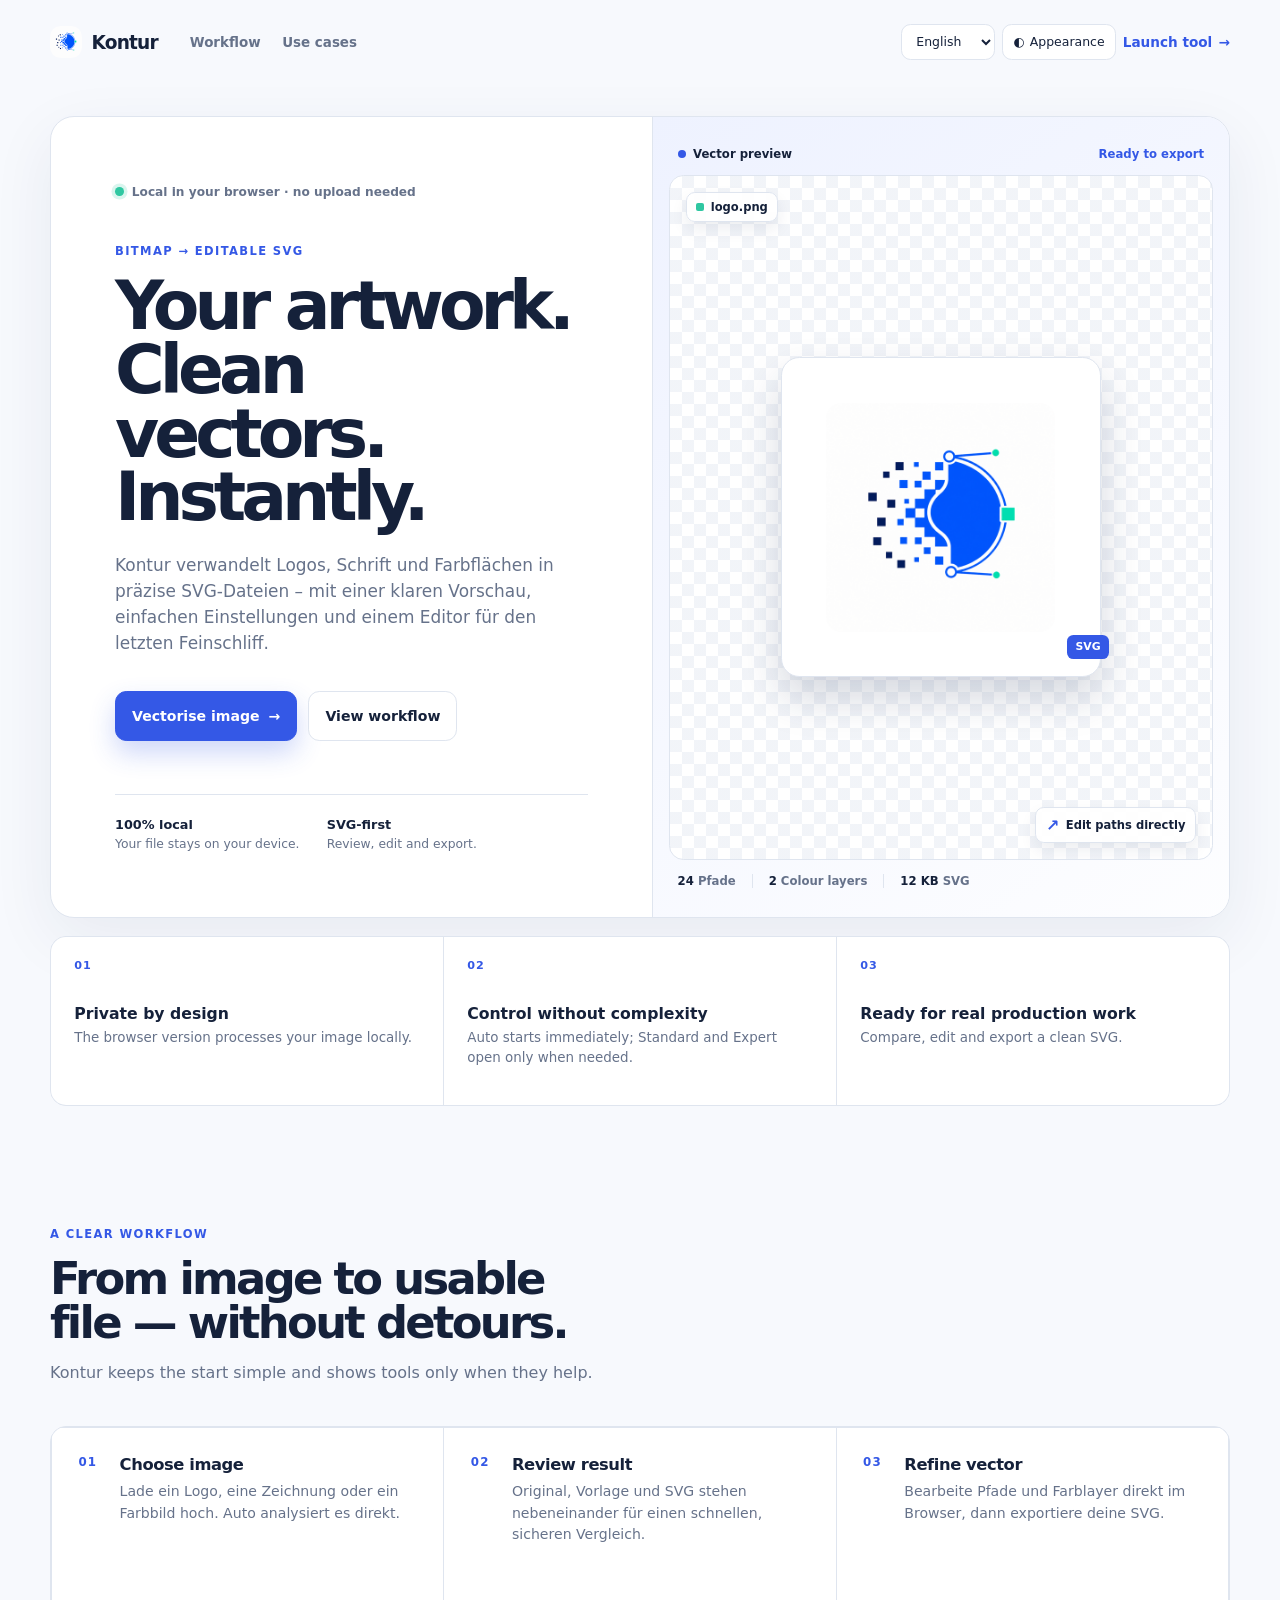
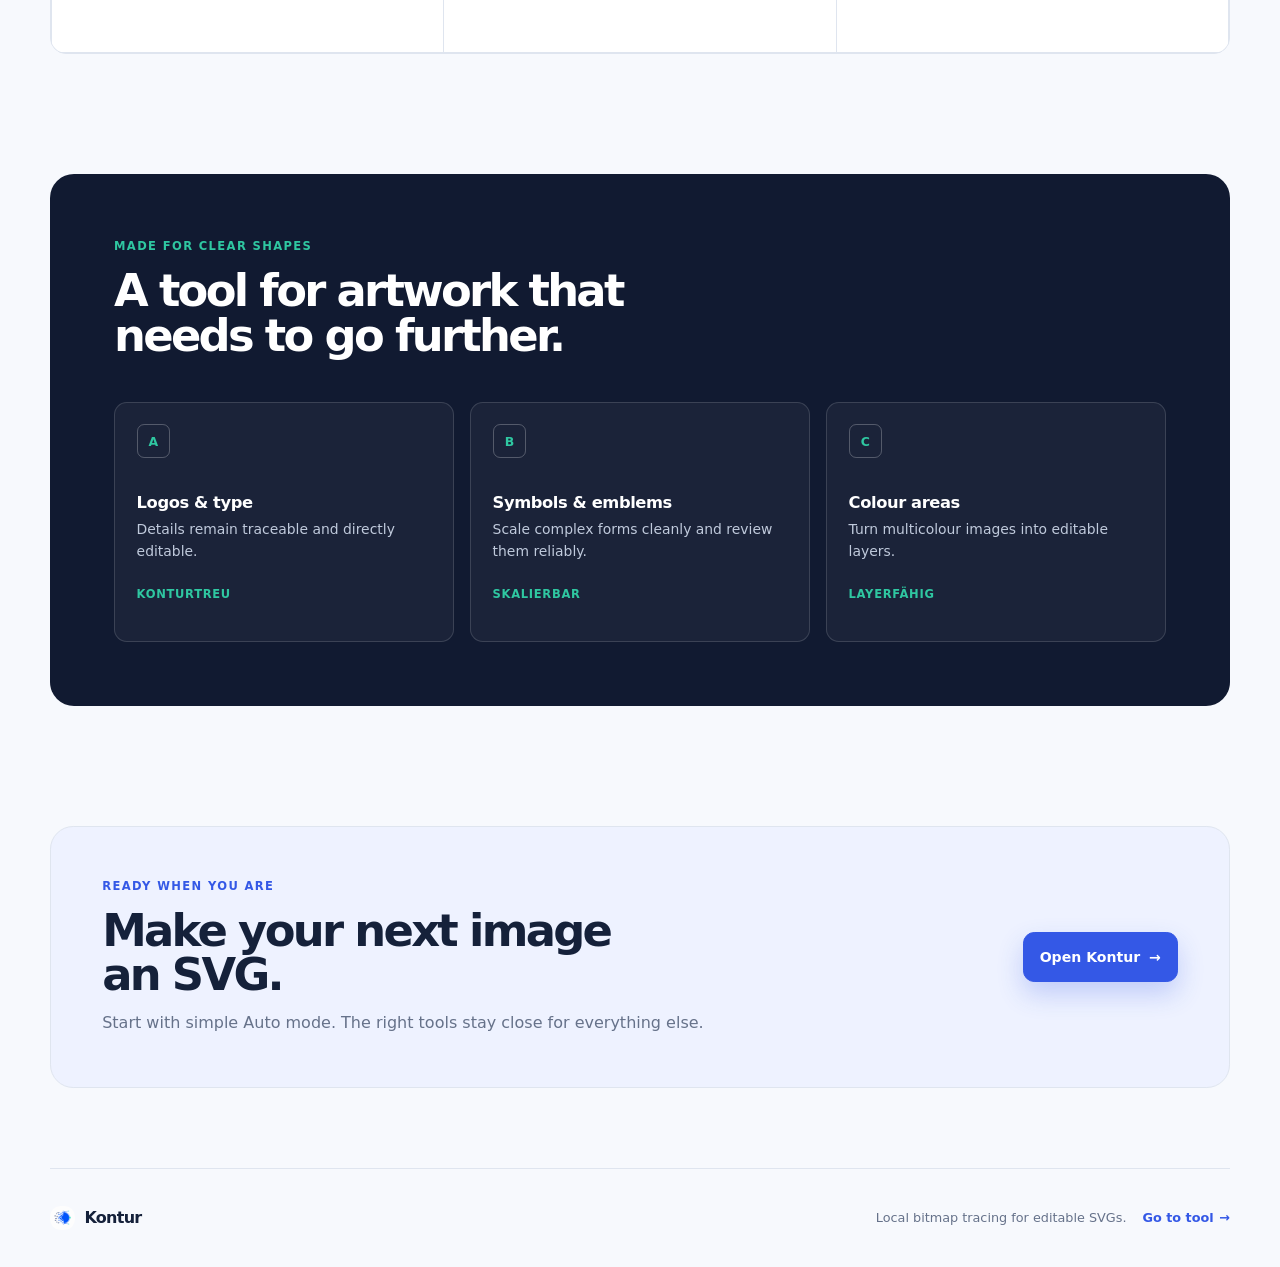
==== index.html @ 6f922ee9 "init" ====
<!doctype html>
<html lang="de">
<head>
  <meta charset="utf-8" />
  <meta name="viewport" content="width=device-width, initial-scale=1, viewport-fit=cover" />
  <meta name="color-scheme" content="light dark" />
  <meta name="description" content="Kontur verwandelt Bilder lokal im Browser in bearbeitbare SVG-Dateien." />
  <title>Kontur – Bilder in SVG verwandeln</title>
  <script type="module" crossorigin src="./assets/preferences-BocDan-e.js"></script>
  <link rel="stylesheet" crossorigin href="./assets/landing-BB0IVb3I.css">
</head>
<body>
  <header class="site-header">
    <a class="wordmark" href="./" aria-label="Kontur Startseite">
      <img src="./assets/kontur-mark-DJ_gaOQL.png" alt="" />
      <span>Kontur</span>
    </a>
    <nav class="site-nav" aria-label="Seitennavigation">
      <a href="#workflow">Ablauf</a>
      <a href="#use-cases">Einsatzbereiche</a>
    </nav>
    <div class="preference-controls">
      <label class="preference-select"><span class="sr-only">Sprache</span><select id="languageSelect" aria-label="Sprache"><option value="de">Deutsch</option><option value="en">English</option></select></label>
      <button id="themeToggle" class="theme-toggle" type="button" aria-label="Farbschema ändern" aria-pressed="false"><span aria-hidden="true">◐</span><span class="theme-label">Darstellung</span></button>
      <a class="header-action" href="./tool.html">Tool starten <span aria-hidden="true">→</span></a>
    </div>
  </header>

  <main>
    <section class="hero" aria-labelledby="heroTitle">
      <div class="hero-copy">
        <div class="hero-kicker"><span class="live-dot" aria-hidden="true"></span> Lokal im Browser · Kein Upload nötig</div>
        <p class="eyebrow">Bitmap → bearbeitbare SVG</p>
        <h1 id="heroTitle">Deine Grafik. Saubere Vektoren. Sofort.</h1>
        <p class="lede">Kontur verwandelt Logos, Schrift und Farbflächen in präzise SVG-Dateien – mit einer klaren Vorschau, einfachen Einstellungen und einem Editor für den letzten Feinschliff.</p>
        <div class="hero-actions">
          <a class="button primary" href="./tool.html">Bild vektorisieren <span aria-hidden="true">→</span></a>
          <a class="button secondary" href="#workflow">Ablauf ansehen</a>
        </div>
        <dl class="hero-facts">
          <div><dt>100 % lokal</dt><dd>Deine Datei bleibt auf deinem Gerät.</dd></div>
          <div><dt>SVG-first</dt><dd>Prüfen, editieren und exportieren.</dd></div>
        </dl>
      </div>

      <div class="hero-workbench" aria-label="Vorschau der Kontur-Arbeitsfläche">
        <div class="workbench-bar"><span class="workbench-title"><i aria-hidden="true"></i> Vektorvorschau</span><span class="workbench-state">Bereit zum Export</span></div>
        <div class="workbench-stage">
          <div class="source-chip"><span class="file-dot" aria-hidden="true"></span> logo.png</div>
          <div class="vector-card">
            <img src="./assets/kontur-mark-DJ_gaOQL.png" alt="" />
            <span class="vector-label">SVG</span>
          </div>
          <div class="path-hint"><span aria-hidden="true">↗</span> Pfade direkt bearbeiten</div>
        </div>
        <div class="workbench-footer"><span><b>24</b> Pfade</span><span><b>2</b> Farblayer</span><span><b>12 KB</b> SVG</span></div>
      </div>
    </section>

    <section class="proof" aria-label="Vorteile von Kontur">
      <article><span class="proof-index">01</span><strong>Privat by design</strong><p>Die Browser-Version verarbeitet deine Bilddaten lokal.</p></article>
      <article><span class="proof-index">02</span><strong>Kontrolle ohne Komplexität</strong><p>Auto startet direkt, Standard und Expert öffnen nur bei Bedarf.</p></article>
      <article><span class="proof-index">03</span><strong>Für echte Weiterarbeit</strong><p>Vergleiche, bearbeite und exportiere eine saubere SVG.</p></article>
    </section>

    <section class="section workflow-section" id="workflow" aria-labelledby="workflowTitle">
      <div class="section-heading">
        <p class="eyebrow">Ein klarer Ablauf</p>
        <h2 id="workflowTitle">Vom Bild zur verwendbaren Datei – ohne Umwege.</h2>
        <p>Kontur hält den Start bewusst einfach und macht die Werkzeuge erst sichtbar, wenn sie dir wirklich helfen.</p>
      </div>
      <ol class="steps">
        <li><span>01</span><div><h3>Bild auswählen</h3><p>Lade ein Logo, eine Zeichnung oder ein Farbbild hoch. Auto analysiert es direkt.</p></div></li>
        <li><span>02</span><div><h3>Ergebnis prüfen</h3><p>Original, Vorlage und SVG stehen nebeneinander für einen schnellen, sicheren Vergleich.</p></div></li>
        <li><span>03</span><div><h3>Vektor verfeinern</h3><p>Bearbeite Pfade und Farblayer direkt im Browser, dann exportiere deine SVG.</p></div></li>
      </ol>
    </section>

    <section class="section use-cases" id="use-cases" aria-labelledby="useCasesTitle">
      <div class="section-heading">
        <p class="eyebrow">Gemacht für klare Formen</p>
        <h2 id="useCasesTitle">Ein Werkzeug für Grafiken, die weiterarbeiten sollen.</h2>
      </div>
      <div class="case-grid">
        <article><span class="case-number">A</span><h3>Logos &amp; Schrift</h3><p>Details bleiben nachvollziehbar und direkt editierbar.</p><span class="case-link">Konturtreu</span></article>
        <article><span class="case-number">B</span><h3>Symbole &amp; Wappen</h3><p>Komplexe Formen sauber skalieren und zuverlässig prüfen.</p><span class="case-link">Skalierbar</span></article>
        <article><span class="case-number">C</span><h3>Farbflächen</h3><p>Mehrfarbige Bilder in bearbeitbare Ebenen überführen.</p><span class="case-link">Layerfähig</span></article>
      </div>
    </section>

    <section class="cta" aria-labelledby="ctaTitle">
      <div>
        <p class="eyebrow">Bereit, wenn du es bist</p>
        <h2 id="ctaTitle">Mach aus deinem nächsten Bild eine SVG.</h2>
        <p>Starte mit dem einfachen Auto-Modus. Für alles Weitere bleiben die passenden Werkzeuge griffbereit.</p>
      </div>
      <a class="button primary" href="./tool.html">Kontur öffnen <span aria-hidden="true">→</span></a>
    </section>
  </main>

  <footer>
    <a class="wordmark footer-mark" href="./"><img src="./assets/kontur-mark-DJ_gaOQL.png" alt="" /><span>Kontur</span></a>
    <p>Lokales Bitmap-Tracing für bearbeitbare SVGs.</p>
    <a href="./tool.html">Zum Tool <span aria-hidden="true">→</span></a>
  </footer>
</body>
</html>
---- assets/landing-BB0IVb3I.css ----
:root{--ink:#15213a;--muted:#66728a;--line:#dfe5ef;--paper:#f7f9fd;--surface:#fff;--blue:#3458e6;--blue-deep:#243da9;--mint:#2fc7a1;--blue-pale:#eef2ff;--navy:#111a31;--radius:1rem}:root[data-theme=dark]{--ink:#f2f5fb;--muted:#a7b1c4;--line:#2a344b;--paper:#101622;--surface:#171f2f;--blue:#7c93ff;--blue-deep:#9baaff;--mint:#54d9b5;--blue-pale:#202b4c;--navy:#0c1220}:root[data-theme=light]{--lightningcss-light:initial;--lightningcss-dark: ;color-scheme:light}@media (prefers-color-scheme:dark){:root:not([data-theme=light]){--ink:#f2f5fb;--muted:#a7b1c4;--line:#2a344b;--paper:#101622;--surface:#171f2f;--blue:#7c93ff;--blue-deep:#9baaff;--mint:#54d9b5;--blue-pale:#202b4c;--navy:#0c1220}}*{box-sizing:border-box}html{scroll-behavior:smooth}body{color:var(--ink);background:var(--paper);margin:0;font-family:Inter,ui-sans-serif,system-ui,-apple-system,BlinkMacSystemFont,Segoe UI,sans-serif}a{color:inherit;text-decoration:none}.site-header,main,footer{width:min(1180px,100% - 3rem);margin-inline:auto}.site-header{align-items:center;gap:2rem;min-height:5.25rem;display:flex}.wordmark{color:var(--ink);letter-spacing:-.045em;flex:none;align-items:center;gap:.6rem;font-size:1.16rem;font-weight:800;display:inline-flex}.wordmark img{object-fit:cover;border-radius:.65rem;width:2rem;height:2rem}.site-nav{color:var(--muted);gap:1.35rem;margin-right:auto;font-size:.84rem;font-weight:650;display:inline-flex}.site-nav a:hover,footer>a:last-child:hover{color:var(--blue)}.header-action{color:var(--blue);white-space:nowrap;align-items:center;gap:.4rem;font-size:.85rem;font-weight:800;display:inline-flex}.preference-controls{align-items:center;gap:.45rem;display:inline-flex}.preference-select select,.theme-toggle{border:1px solid var(--line);background:var(--surface);min-height:2.3rem;color:var(--ink);font:inherit;border-radius:.6rem;padding:.35rem .62rem;font-size:.78rem}.theme-toggle{cursor:pointer;align-items:center;gap:.35rem;display:inline-flex}.sr-only{clip:rect(0, 0, 0, 0);white-space:nowrap;border:0;width:1px;height:1px;margin:-1px;padding:0;position:absolute;overflow:hidden}.hero{border:1px solid var(--line);border-radius:calc(var(--radius) + .5rem);background:var(--surface);grid-template-columns:minmax(0,1.02fr) minmax(25rem,.98fr);align-items:stretch;margin-top:2rem;display:grid;overflow:hidden;box-shadow:0 1.25rem 4rem #1a2b4f12}.hero-copy{padding:clamp(2rem,5vw,5rem)}.hero-kicker{color:var(--muted);align-items:center;gap:.5rem;margin-bottom:2.8rem;font-size:.76rem;font-weight:700;display:inline-flex}.live-dot{background:var(--mint);width:.55rem;height:.55rem;box-shadow:0 0 0 .22rem color-mix(in srgb, var(--mint) 18%, transparent);border-radius:50%}.eyebrow{color:var(--blue);letter-spacing:.12em;text-transform:uppercase;margin:0 0 .8rem;font-size:.72rem;font-weight:850}h1,h2,h3,p{margin-top:0}h1{letter-spacing:-.074em;max-width:10.5ch;margin-bottom:1.4rem;font-size:clamp(3rem,5.3vw,5.25rem);line-height:.94}h2{letter-spacing:-.06em;max-width:18ch;margin-bottom:.95rem;font-size:clamp(2rem,3.5vw,3.2rem);line-height:1}h3{letter-spacing:-.025em;margin-bottom:.45rem;font-size:1.02rem}p{color:var(--muted);line-height:1.55}.lede{max-width:35rem;font-size:1.06rem}.hero-actions{flex-wrap:wrap;gap:.7rem;margin-top:2.15rem;display:flex}.button{border:1px solid var(--line);border-radius:.7rem;justify-content:center;align-items:center;gap:.55rem;min-height:3.1rem;padding:.72rem 1rem;font-size:.88rem;font-weight:800;transition:transform .16s,background .16s,border-color .16s;display:inline-flex}.button:hover{border-color:var(--blue);transform:translateY(-2px)}.primary{border-color:var(--blue);background:var(--blue);color:#fff;box-shadow:0 .75rem 1.6rem color-mix(in srgb, var(--blue) 24%, transparent)}.primary:hover{background:var(--blue-deep);border-color:var(--blue-deep)}.secondary{background:var(--surface)}.hero-facts{border-top:1px solid var(--line);gap:1.7rem;margin:3.35rem 0 0;padding:1.35rem 0 0;display:flex}.hero-facts div{max-width:12rem}.hero-facts dt{margin-bottom:.28rem;font-size:.8rem;font-weight:850}.hero-facts dd{color:var(--muted);margin:0;font-size:.77rem;line-height:1.4}.hero-workbench{background:linear-gradient(145deg, var(--blue-pale), color-mix(in srgb, var(--surface) 88%, var(--blue-pale)));border-left:1px solid var(--line);flex-direction:column;min-height:34rem;padding:1rem;display:flex}.workbench-bar,.workbench-footer{min-height:2.6rem;color:var(--muted);justify-content:space-between;align-items:center;padding:0 .55rem;font-size:.73rem;font-weight:700;display:flex}.workbench-title{color:var(--ink);align-items:center;gap:.45rem;display:inline-flex}.workbench-title i{background:var(--blue);border-radius:50%;width:.52rem;height:.52rem}.workbench-state{color:var(--blue)}.workbench-stage{border:1px solid var(--line);background-color:var(--surface);background-image:linear-gradient(45deg, color-mix(in srgb, var(--line) 42%, transparent) 25%, transparent 25%), linear-gradient(-45deg, color-mix(in srgb, var(--line) 42%, transparent) 25%, transparent 25%), linear-gradient(45deg, transparent 75%, color-mix(in srgb, var(--line) 42%, transparent) 75%), linear-gradient(-45deg, transparent 75%, color-mix(in srgb, var(--line) 42%, transparent) 75%);background-position:0 0,0 12px,12px -12px,-12px 0;background-size:24px 24px;border-radius:.9rem;flex:1;place-items:center;min-height:25rem;display:grid;position:relative;overflow:hidden}.vector-card{aspect-ratio:1;border:1px solid var(--line);background:#fff;border-radius:1.15rem;place-items:center;width:min(70%,20rem);display:grid;position:relative;box-shadow:0 1.3rem 2.6rem #14264c2e}.vector-card img{border-radius:1rem;width:72%}.vector-label{background:var(--blue);color:#fff;border-radius:.4rem;padding:.33rem .5rem;font-size:.68rem;font-weight:850;position:absolute;bottom:1.1rem;right:-.55rem}.source-chip,.path-hint{z-index:1;border:1px solid var(--line);background:color-mix(in srgb, var(--surface) 92%, transparent);color:var(--ink);border-radius:.55rem;align-items:center;gap:.4rem;padding:.45rem .6rem;font-size:.72rem;font-weight:750;display:inline-flex;position:absolute;box-shadow:0 .45rem 1rem #14264c14}.source-chip{top:1rem;left:1rem}.path-hint{bottom:1rem;right:1rem}.path-hint span{color:var(--blue);font-size:1rem}.file-dot{background:var(--mint);border-radius:2px;width:.5rem;height:.5rem}.workbench-footer{justify-content:flex-start;gap:1rem}.workbench-footer span+span{border-left:1px solid var(--line);padding-left:1rem}.workbench-footer b{color:var(--ink)}.proof{border:1px solid var(--line);border-radius:var(--radius);background:var(--line);grid-template-columns:repeat(3,1fr);gap:1px;margin:1.1rem 0 7.5rem;display:grid;overflow:hidden}.proof article{background:var(--surface);min-height:10.5rem;padding:1.35rem 1.45rem}.proof-index{color:var(--blue);letter-spacing:.1em;margin-bottom:2rem;font-size:.7rem;font-weight:850;display:block}.proof strong{margin-bottom:.35rem;font-size:.98rem;display:block}.proof p{margin:0;font-size:.84rem;line-height:1.45}.section{margin-bottom:7.5rem}.section-heading{max-width:43rem;margin-bottom:2.5rem}.section-heading>p:last-child{max-width:37rem}.steps{border:1px solid var(--line);border-radius:var(--radius);background:var(--line);grid-template-columns:repeat(3,1fr);gap:1px;margin:0;padding:1px;list-style:none;display:grid;overflow:hidden}.steps li{background:var(--surface);grid-template-columns:auto 1fr;gap:1.4rem;min-height:14rem;padding:1.65rem;display:grid}.steps span{color:var(--blue);letter-spacing:.1em;font-size:.74rem;font-weight:900}.steps p{margin:0;font-size:.88rem}.use-cases{border-radius:calc(var(--radius) + .5rem);background:var(--navy);padding:clamp(2rem,5vw,4.5rem)}.use-cases h2{color:#fff}.use-cases .eyebrow,.case-link{color:var(--mint)}.use-cases .section-heading{margin-bottom:2.7rem}.case-grid{grid-template-columns:repeat(3,1fr);gap:1rem;display:grid}.case-grid article{background:#ffffff0b;border:1px solid #ffffff24;border-radius:.8rem;min-height:15rem;padding:1.35rem}.case-number{width:2.1rem;height:2.1rem;color:var(--mint);border:1px solid #ffffff40;border-radius:.45rem;place-items:center;margin-bottom:2.2rem;font-size:.78rem;font-weight:850;display:grid}.case-grid h3{color:#fff}.case-grid p{color:#c0cadc;min-height:3rem;margin:0 0 1rem;font-size:.87rem}.case-link{letter-spacing:.06em;text-transform:uppercase;font-size:.72rem;font-weight:850}.cta{border:1px solid var(--line);border-radius:calc(var(--radius) + .45rem);background:var(--blue-pale);justify-content:space-between;align-items:center;gap:2rem;margin-bottom:5rem;padding:clamp(1.6rem,4vw,3.2rem);display:flex}.cta h2{margin-bottom:.8rem}.cta p:last-child{max-width:38rem;margin:0}footer{border-top:1px solid var(--line);min-height:6.2rem;color:var(--muted);align-items:center;gap:1rem;font-size:.8rem;display:flex}.footer-mark{margin-right:auto;font-size:1rem}.footer-mark img{width:1.55rem;height:1.55rem}footer p{font-size:inherit;margin:0}footer>a:last-child{color:var(--blue);align-items:center;gap:.35rem;font-weight:750;display:inline-flex}@media (width<=900px){.hero{grid-template-columns:1fr}.hero-workbench{border-top:1px solid var(--line);border-left:0;min-height:28rem}.site-nav{display:none}}@media (width<=680px){.site-header,main,footer{width:min(100% - 1.5rem,1180px)}.site-header{gap:.7rem;min-height:4.5rem}.preference-select,.theme-label{display:none}.theme-toggle{padding:.4rem .55rem}.header-action{font-size:.78rem}.hero{border-radius:1rem;margin-top:.75rem}.hero-copy{padding:1.5rem}.hero-kicker{margin-bottom:2.3rem;font-size:.69rem}.hero h1{font-size:clamp(2.75rem,15vw,4rem)}.lede{font-size:.98rem}.hero-facts{gap:1rem;margin-top:2.25rem}.hero-workbench{min-height:23rem;padding:.7rem}.workbench-stage{min-height:19rem}.proof,.steps,.case-grid{grid-template-columns:1fr}.proof{margin-bottom:4.5rem}.proof article{min-height:0}.proof-index{margin-bottom:1.2rem}.section{margin-bottom:4.5rem}.steps li{min-height:0;padding:1.35rem}.use-cases{padding:2.4rem 1.25rem}.case-grid article{min-height:0}.case-number{margin-bottom:1.5rem}.case-grid p{min-height:0}.cta{flex-direction:column;align-items:flex-start;margin-bottom:3.5rem}.cta h2{max-width:12ch}footer{flex-wrap:wrap;padding:1.2rem 0}.footer-mark{margin-right:auto}footer p{flex-basis:100%;order:3}}
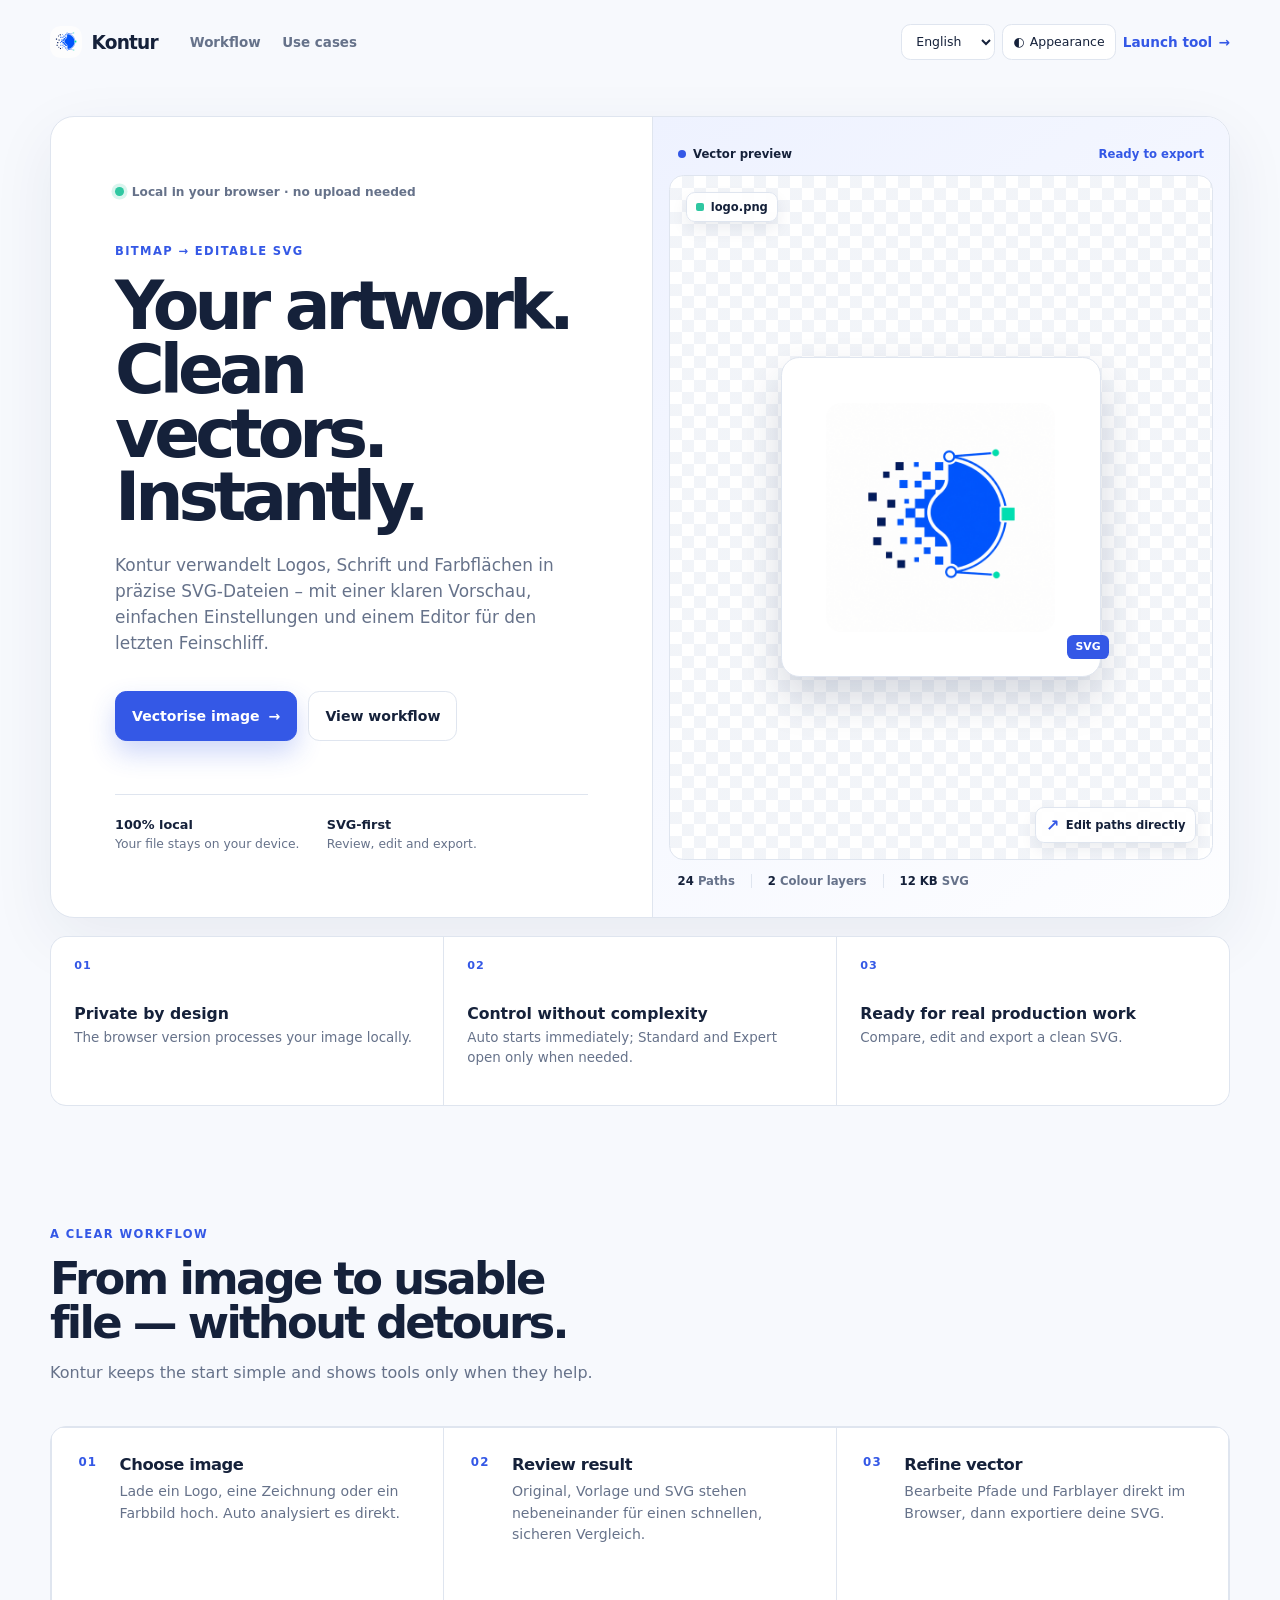
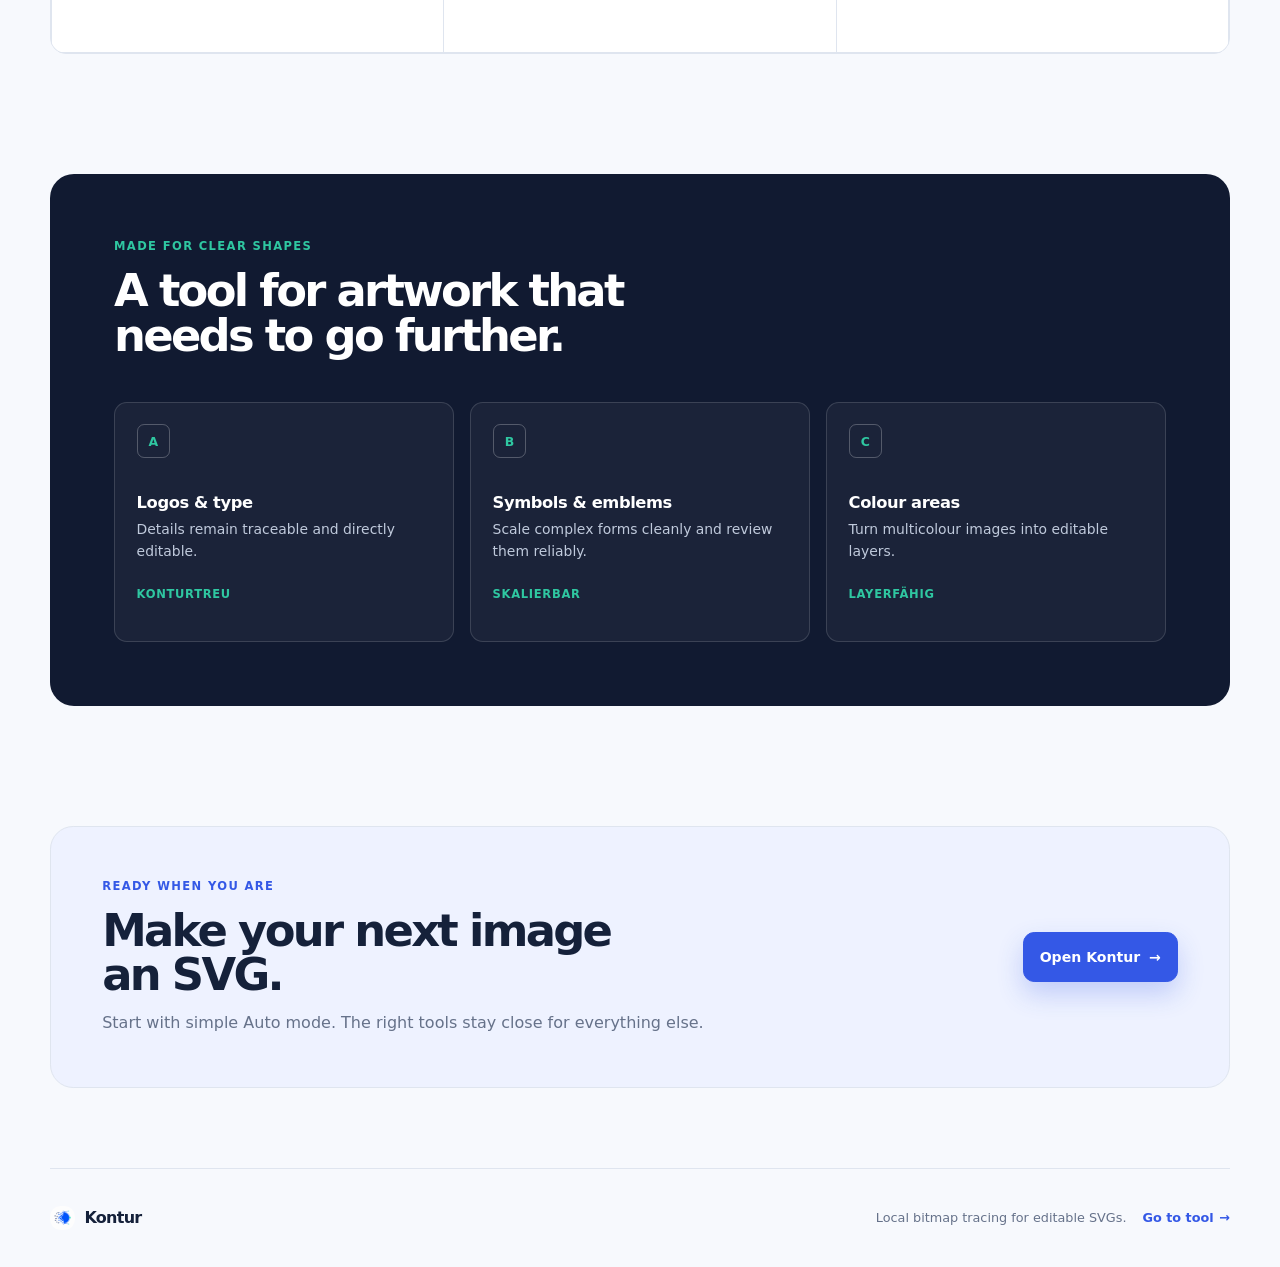
==== commit 4c69d8e6: "update" ====
--- a/index.html
+++ b/index.html
@@ -6,7 +6,7 @@
   <meta name="color-scheme" content="light dark" />
   <meta name="description" content="Kontur verwandelt Bilder lokal im Browser in bearbeitbare SVG-Dateien." />
   <title>Kontur – Bilder in SVG verwandeln</title>
-  <script type="module" crossorigin src="./assets/preferences-BocDan-e.js"></script>
+  <script type="module" crossorigin src="./assets/preferences-DaiKgHeC.js"></script>
   <link rel="stylesheet" crossorigin href="./assets/landing-BB0IVb3I.css">
 </head>
 <body>
